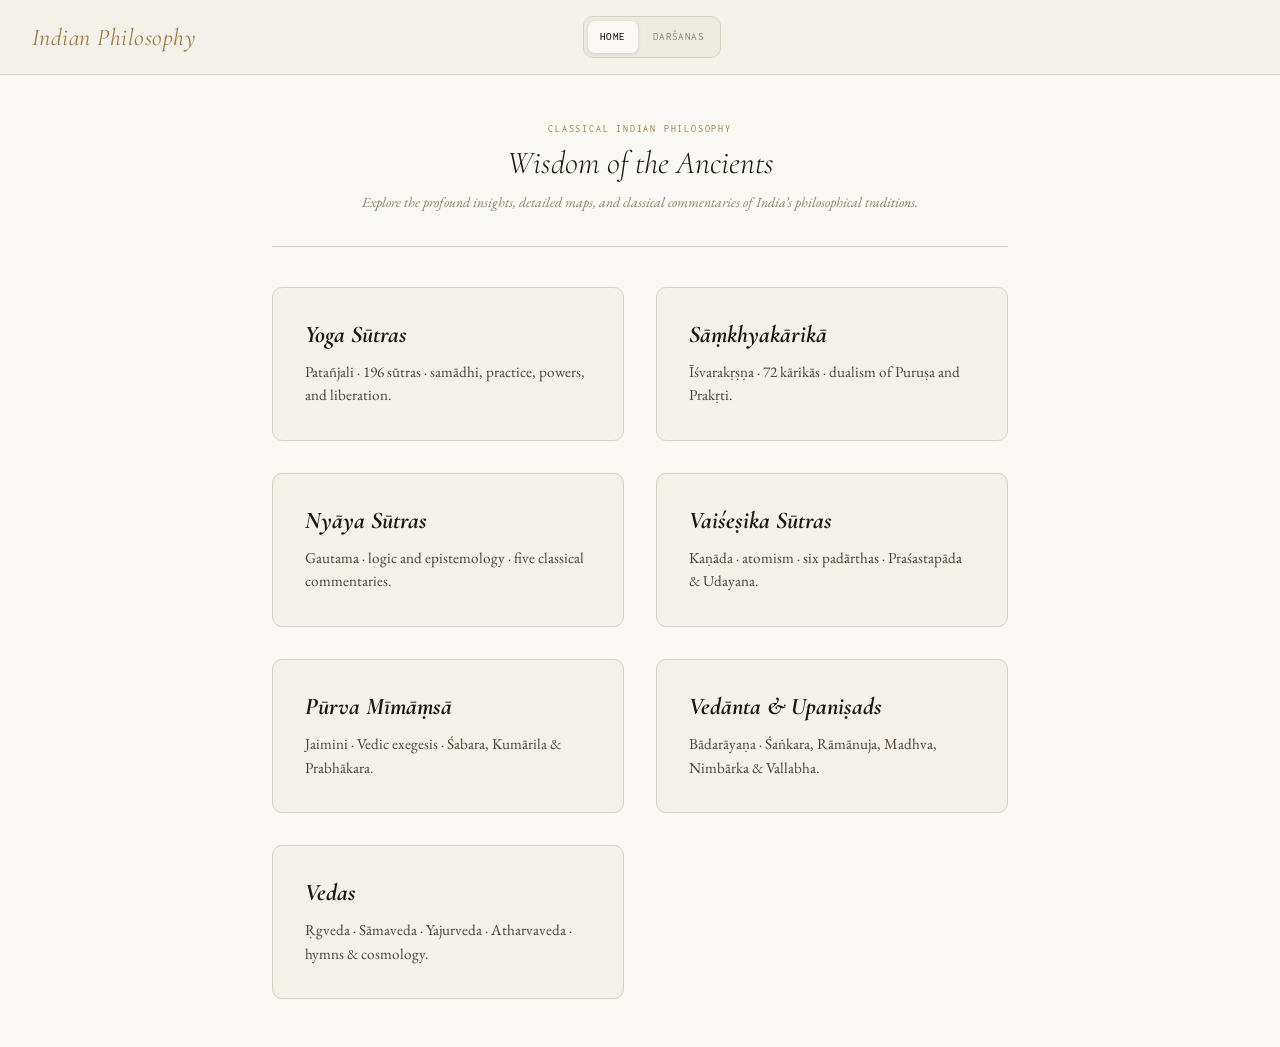
==== index.html @ c403aeba "Fix home cards navigating to correct Darśanas system Each card now calls openDarshana(system) which " ====
<!DOCTYPE html>
<html lang="en">
<head>
    <meta charset="UTF-8">
    <meta name="viewport" content="width=device-width, initial-scale=1.0">
    <title>Indian Philosophy Portal</title>
    <link rel="preconnect" href="https://fonts.googleapis.com">
    <link rel="preconnect" href="https://fonts.gstatic.com" crossorigin>
    <link href="https://fonts.googleapis.com/css2?family=EB+Garamond:ital,wght@0,400;0,500;0,600;1,400;1,500&family=Inconsolata:wght@400;500&family=Cormorant+Garamond:ital,wght@0,300;0,400;1,300;1,400&display=swap" rel="stylesheet">
    <link rel="stylesheet" href="assets/css/portal.css">
</head>
<body>

    <nav>
        <div class="logo">Indian Philosophy</div>
        <div class="tabs">
            <button class="tab-btn active" data-target="home-tab">Home</button>
            <button class="tab-btn" data-target="darshana-tab">Darśanas</button>
        </div>
        <div style="width: 140px;"></div> <!-- Spacer -->
    </nav>

    <main>
        <!-- Home Tab Content -->
        <div id="home-tab" class="tab-content active">
            <div class="hero">
                <div class="eyebrow">Classical Indian Philosophy</div>
                <h1>Wisdom of the Ancients</h1>
                <p>Explore the profound insights, detailed maps, and classical commentaries of India&#x2019;s philosophical traditions.</p>
            </div>
            
            <div class="cards">
                <div class="card" style="cursor:pointer" onclick="openDarshana('yoga')">
                    <h3>Yoga Sūtras</h3>
                    <p>Patañjali · 196 sūtras · samādhi, practice, powers, and liberation.</p>
                </div>
                <div class="card" style="cursor:pointer" onclick="openDarshana('samkhya')">
                    <h3>Sāṃkhyakārikā</h3>
                    <p>Īśvarakṛṣṇa · 72 kārikās · dualism of Puruṣa and Prakṛti.</p>
                </div>
                <div class="card" style="cursor:pointer" onclick="openDarshana('nyaya')">
                    <h3>Nyāya Sūtras</h3>
                    <p>Gautama · logic and epistemology · five classical commentaries.</p>
                </div>
                <div class="card" style="cursor:pointer" onclick="openDarshana('vaisheshika')">
                    <h3>Vaiśeṣika Sūtras</h3>
                    <p>Kaṇāda · atomism · six padārthas · Praśastapāda &amp; Udayana.</p>
                </div>
                <div class="card" style="cursor:pointer" onclick="openDarshana('mimamsa')">
                    <h3>Pūrva Mīmāṃsā</h3>
                    <p>Jaimini · Vedic exegesis · Śabara, Kumārila &amp; Prabhākara.</p>
                </div>
                <div class="card" style="cursor:pointer" onclick="openDarshana('vedanta')">
                    <h3>Vedānta &amp; Upaniṣads</h3>
                    <p>Bādarāyaṇa · Śaṅkara, Rāmānuja, Madhva, Nimbārka &amp; Vallabha.</p>
                </div>
                <div class="card" style="cursor:pointer" onclick="openDarshana('vedas')">
                    <h3>Vedas</h3>
                    <p>Ṛgveda · Sāmaveda · Yajurveda · Atharvaveda · hymns &amp; cosmology.</p>
                </div>
            </div>
        </div>

        <!-- Darshana Tab Content -->
        <div id="darshana-tab" class="tab-content">
            <iframe id="darshana-iframe" src="Temp/darshana_3.html" title="Ṣaḍdarśana — Six Orthodox Systems"></iframe>
        </div>


    </main>

    <script src="assets/js/portal.js"></script>
</body>
</html>
---- assets/css/portal.css ----
:root {
            --bg:            #FAF8F4;
            --bg-card:       #F4F1EB;
            --bg-panel:      #EDEAE2;
            --text-primary:  #1C1810;
            --text-secondary:#4A4235;
            --text-muted:    #8C7E6A;
            --border:        #D8D0C0;
            --border-light:  #E8E2D6;
            --gold:          #9A7B3C;
            --gold-light:    #C4A96B;
            --radius:        6px;
            --radius-lg:     10px;
            --font-body:     'EB Garamond', Georgia, serif;
            --font-display:  'Cormorant Garamond', Georgia, serif;
            --font-mono:     'Inconsolata', 'Courier New', monospace;
        }

        @media (prefers-color-scheme: dark) {
            :root {
                --bg:            #15120D;
                --bg-card:       #1E1A13;
                --bg-panel:      #252018;
                --text-primary:  #F0EBE0;
                --text-secondary:#BEB49E;
                --text-muted:    #7A6E58;
                --border:        #3A3328;
                --border-light:  #2E2820;
                --gold:          #C4A96B;
                --gold-light:    #9A7B3C;
            }
        }

        *, *::before, *::after {
            box-sizing: border-box;
            margin: 0;
            padding: 0;
        }

        body {
            font-family: var(--font-body);
            background: var(--bg);
            color: var(--text-primary);
            min-height: 100vh;
            display: flex;
            flex-direction: column;
        }

        /* Navigation */
        nav {
            background: var(--bg-card);
            border-bottom: 1px solid var(--border);
            padding: 1rem 2rem;
            display: flex;
            align-items: center;
            justify-content: space-between;
            position: sticky;
            top: 0;
            z-index: 100;
        }

        .logo {
            font-family: var(--font-display);
            font-size: 1.5rem;
            font-weight: 400;
            font-style: italic;
            color: var(--gold);
            letter-spacing: 0.02em;
        }

        .tabs {
            display: flex;
            gap: 3px;
            background: var(--bg-panel);
            padding: 4px;
            border-radius: var(--radius-lg);
            border: 1px solid var(--border);
        }

        .tab-btn {
            flex: 1;
            padding: 9px 12px;
            font-family: var(--font-mono);
            font-size: 11px;
            letter-spacing: 0.04em;
            text-transform: uppercase;
            border: none;
            background: transparent;
            color: var(--text-muted);
            cursor: pointer;
            border-radius: 7px;
            transition: all 0.18s ease;
            line-height: 1.3;
        }

        .tab-btn:hover {
            color: var(--text-secondary);
            background: var(--bg-card);
        }

        .tab-btn.active {
            background: var(--bg);
            color: var(--text-primary);
            font-weight: 500;
            box-shadow: 0 1px 4px rgba(0,0,0,0.12);
        }

        /* Content Area */
        main {
            flex: 1;
            display: flex;
            flex-direction: column;
            overflow: hidden;
            position: relative;
        }

        .tab-content {
            display: none;
            flex: 1;
            height: 100%;
            width: 100%;
            animation: fadeIn 0.4s ease-out;
        }

        .tab-content.active {
            display: flex;
            flex-direction: column;
        }

        /* Home Tab specific */
        #home-tab {
            padding: 3rem 2rem;
            max-width: 800px;
            margin: 0 auto;
            width: 100%;
        }

        .hero {
            text-align: center;
            margin-bottom: 2.5rem;
            padding-bottom: 2rem;
            border-bottom: 1px solid var(--border);
        }

        .hero .eyebrow {
            font-family: var(--font-mono);
            font-size: 10px;
            letter-spacing: 0.18em;
            text-transform: uppercase;
            color: var(--gold);
            margin-bottom: 10px;
        }

        .hero h1 {
            font-family: var(--font-display);
            font-size: 2rem;
            font-weight: 300;
            font-style: italic;
            margin-bottom: 0.5rem;
            color: var(--text-primary);
            line-height: 1.2;
        }

        .hero p {
            color: var(--text-muted);
            font-size: 0.875rem;
            font-style: italic;
            max-width: 560px;
            margin: 0 auto;
            line-height: 1.65;
        }

        .cards {
            display: grid;
            grid-template-columns: repeat(auto-fit, minmax(240px, 1fr));
            gap: 2rem;
        }

        .card {
            background: var(--bg-card);
            border: 1px solid var(--border);
            border-radius: var(--radius-lg);
            padding: 2rem;
            transition: transform 0.3s ease, border-color 0.15s;
        }

        .card:hover {
            transform: translateY(-2px);
            border-color: var(--gold);
        }

        .card h3 {
            font-family: var(--font-display);
            font-style: italic;
            font-size: 1.5rem;
            margin-bottom: 0.75rem;
            color: var(--text-primary);
        }

        .card p {
            color: var(--text-secondary);
            line-height: 1.55;
            font-size: 0.95rem;
        }

        iframe {
            width: 100%;
            height: 100%;
            border: none;
            flex: 1;
            background-color: transparent;
        }
        
        @keyframes fadeIn {
            from { opacity: 0; transform: translateY(10px); }
            to { opacity: 1; transform: translateY(0); }
        }
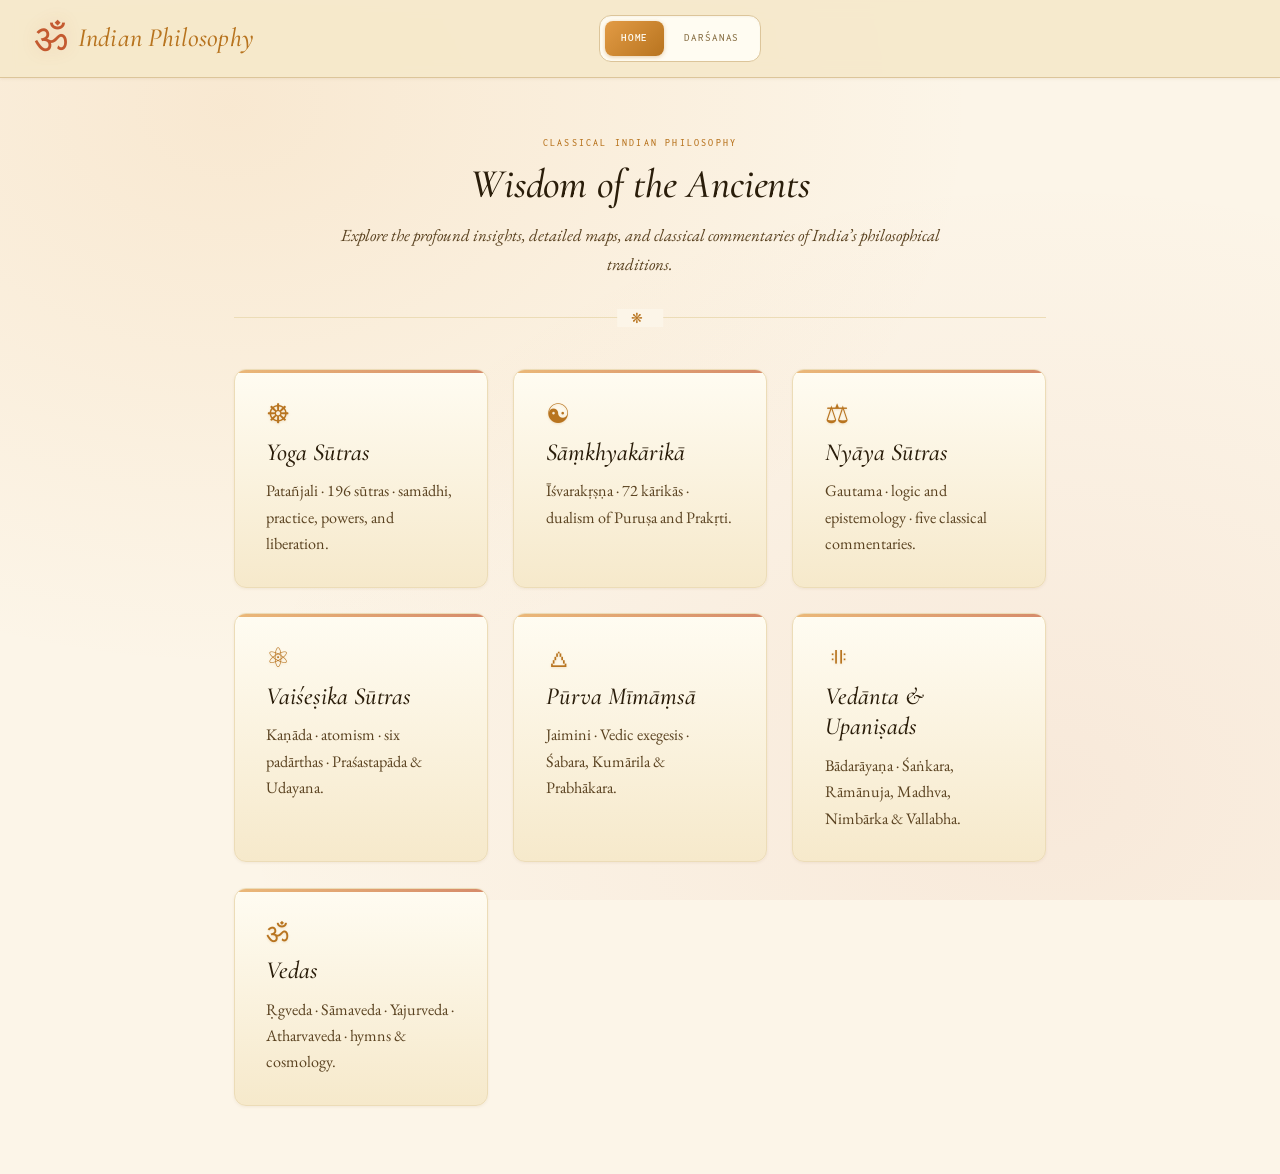
==== commit 5429ca63: "Refresh theme: warmer saffron palette, force light mode, yogic touches - Removes the auto dark-mode " ====
--- a/index.html
+++ b/index.html
@@ -30,31 +30,38 @@
             </div>
             
             <div class="cards">
-                <div class="card" style="cursor:pointer" onclick="openDarshana('yoga')">
+                <div class="card" data-sys="yoga" style="cursor:pointer" onclick="openDarshana('yoga')">
+                    <span class="card-glyph">☸</span>
                     <h3>Yoga Sūtras</h3>
                     <p>Patañjali · 196 sūtras · samādhi, practice, powers, and liberation.</p>
                 </div>
-                <div class="card" style="cursor:pointer" onclick="openDarshana('samkhya')">
+                <div class="card" data-sys="samkhya" style="cursor:pointer" onclick="openDarshana('samkhya')">
+                    <span class="card-glyph">☯</span>
                     <h3>Sāṃkhyakārikā</h3>
                     <p>Īśvarakṛṣṇa · 72 kārikās · dualism of Puruṣa and Prakṛti.</p>
                 </div>
-                <div class="card" style="cursor:pointer" onclick="openDarshana('nyaya')">
+                <div class="card" data-sys="nyaya" style="cursor:pointer" onclick="openDarshana('nyaya')">
+                    <span class="card-glyph">⚖</span>
                     <h3>Nyāya Sūtras</h3>
                     <p>Gautama · logic and epistemology · five classical commentaries.</p>
                 </div>
-                <div class="card" style="cursor:pointer" onclick="openDarshana('vaisheshika')">
+                <div class="card" data-sys="vaisheshika" style="cursor:pointer" onclick="openDarshana('vaisheshika')">
+                    <span class="card-glyph">⚛</span>
                     <h3>Vaiśeṣika Sūtras</h3>
                     <p>Kaṇāda · atomism · six padārthas · Praśastapāda &amp; Udayana.</p>
                 </div>
-                <div class="card" style="cursor:pointer" onclick="openDarshana('mimamsa')">
+                <div class="card" data-sys="mimamsa" style="cursor:pointer" onclick="openDarshana('mimamsa')">
+                    <span class="card-glyph">🜂</span>
                     <h3>Pūrva Mīmāṃsā</h3>
                     <p>Jaimini · Vedic exegesis · Śabara, Kumārila &amp; Prabhākara.</p>
                 </div>
-                <div class="card" style="cursor:pointer" onclick="openDarshana('vedanta')">
+                <div class="card" data-sys="vedanta" style="cursor:pointer" onclick="openDarshana('vedanta')">
+                    <span class="card-glyph">𑗉</span>
                     <h3>Vedānta &amp; Upaniṣads</h3>
                     <p>Bādarāyaṇa · Śaṅkara, Rāmānuja, Madhva, Nimbārka &amp; Vallabha.</p>
                 </div>
-                <div class="card" style="cursor:pointer" onclick="openDarshana('vedas')">
+                <div class="card" data-sys="vedas" style="cursor:pointer" onclick="openDarshana('vedas')">
+                    <span class="card-glyph">ॐ</span>
                     <h3>Vedas</h3>
                     <p>Ṛgveda · Sāmaveda · Yajurveda · Atharvaveda · hymns &amp; cosmology.</p>
                 </div>
--- a/assets/css/portal.css
+++ b/assets/css/portal.css
@@ -1,217 +1,278 @@
 :root {
-            --bg:            #FAF8F4;
-            --bg-card:       #F4F1EB;
-            --bg-panel:      #EDEAE2;
-            --text-primary:  #1C1810;
-            --text-secondary:#4A4235;
-            --text-muted:    #8C7E6A;
-            --border:        #D8D0C0;
-            --border-light:  #E8E2D6;
-            --gold:          #9A7B3C;
-            --gold-light:    #C4A96B;
-            --radius:        6px;
-            --radius-lg:     10px;
-            --font-body:     'EB Garamond', Georgia, serif;
-            --font-display:  'Cormorant Garamond', Georgia, serif;
-            --font-mono:     'Inconsolata', 'Courier New', monospace;
-        }
-
-        @media (prefers-color-scheme: dark) {
-            :root {
-                --bg:            #15120D;
-                --bg-card:       #1E1A13;
-                --bg-panel:      #252018;
-                --text-primary:  #F0EBE0;
-                --text-secondary:#BEB49E;
-                --text-muted:    #7A6E58;
-                --border:        #3A3328;
-                --border-light:  #2E2820;
-                --gold:          #C4A96B;
-                --gold-light:    #9A7B3C;
-            }
-        }
-
-        *, *::before, *::after {
-            box-sizing: border-box;
-            margin: 0;
-            padding: 0;
-        }
-
-        body {
-            font-family: var(--font-body);
-            background: var(--bg);
-            color: var(--text-primary);
-            min-height: 100vh;
-            display: flex;
-            flex-direction: column;
-        }
-
-        /* Navigation */
-        nav {
-            background: var(--bg-card);
-            border-bottom: 1px solid var(--border);
-            padding: 1rem 2rem;
-            display: flex;
-            align-items: center;
-            justify-content: space-between;
-            position: sticky;
-            top: 0;
-            z-index: 100;
-        }
-
-        .logo {
-            font-family: var(--font-display);
-            font-size: 1.5rem;
-            font-weight: 400;
-            font-style: italic;
-            color: var(--gold);
-            letter-spacing: 0.02em;
-        }
-
-        .tabs {
-            display: flex;
-            gap: 3px;
-            background: var(--bg-panel);
-            padding: 4px;
-            border-radius: var(--radius-lg);
-            border: 1px solid var(--border);
-        }
-
-        .tab-btn {
-            flex: 1;
-            padding: 9px 12px;
-            font-family: var(--font-mono);
-            font-size: 11px;
-            letter-spacing: 0.04em;
-            text-transform: uppercase;
-            border: none;
-            background: transparent;
-            color: var(--text-muted);
-            cursor: pointer;
-            border-radius: 7px;
-            transition: all 0.18s ease;
-            line-height: 1.3;
-        }
-
-        .tab-btn:hover {
-            color: var(--text-secondary);
-            background: var(--bg-card);
-        }
-
-        .tab-btn.active {
-            background: var(--bg);
-            color: var(--text-primary);
-            font-weight: 500;
-            box-shadow: 0 1px 4px rgba(0,0,0,0.12);
-        }
-
-        /* Content Area */
-        main {
-            flex: 1;
-            display: flex;
-            flex-direction: column;
-            overflow: hidden;
-            position: relative;
-        }
-
-        .tab-content {
-            display: none;
-            flex: 1;
-            height: 100%;
-            width: 100%;
-            animation: fadeIn 0.4s ease-out;
-        }
-
-        .tab-content.active {
-            display: flex;
-            flex-direction: column;
-        }
-
-        /* Home Tab specific */
-        #home-tab {
-            padding: 3rem 2rem;
-            max-width: 800px;
-            margin: 0 auto;
-            width: 100%;
-        }
-
-        .hero {
-            text-align: center;
-            margin-bottom: 2.5rem;
-            padding-bottom: 2rem;
-            border-bottom: 1px solid var(--border);
-        }
-
-        .hero .eyebrow {
-            font-family: var(--font-mono);
-            font-size: 10px;
-            letter-spacing: 0.18em;
-            text-transform: uppercase;
-            color: var(--gold);
-            margin-bottom: 10px;
-        }
-
-        .hero h1 {
-            font-family: var(--font-display);
-            font-size: 2rem;
-            font-weight: 300;
-            font-style: italic;
-            margin-bottom: 0.5rem;
-            color: var(--text-primary);
-            line-height: 1.2;
-        }
-
-        .hero p {
-            color: var(--text-muted);
-            font-size: 0.875rem;
-            font-style: italic;
-            max-width: 560px;
-            margin: 0 auto;
-            line-height: 1.65;
-        }
-
-        .cards {
-            display: grid;
-            grid-template-columns: repeat(auto-fit, minmax(240px, 1fr));
-            gap: 2rem;
-        }
-
-        .card {
-            background: var(--bg-card);
-            border: 1px solid var(--border);
-            border-radius: var(--radius-lg);
-            padding: 2rem;
-            transition: transform 0.3s ease, border-color 0.15s;
-        }
-
-        .card:hover {
-            transform: translateY(-2px);
-            border-color: var(--gold);
-        }
-
-        .card h3 {
-            font-family: var(--font-display);
-            font-style: italic;
-            font-size: 1.5rem;
-            margin-bottom: 0.75rem;
-            color: var(--text-primary);
-        }
-
-        .card p {
-            color: var(--text-secondary);
-            line-height: 1.55;
-            font-size: 0.95rem;
-        }
-
-        iframe {
-            width: 100%;
-            height: 100%;
-            border: none;
-            flex: 1;
-            background-color: transparent;
-        }
-        
-        @keyframes fadeIn {
-            from { opacity: 0; transform: translateY(10px); }
-            to { opacity: 1; transform: translateY(0); }
-        }
+  color-scheme: light;
+  /* Warm parchment / saffron palette — yogic, sunlit */
+  --bg:            #FCF5E8;
+  --bg-card:       #F6E9CB;
+  --bg-panel:      #EFDDB2;
+  --bg-deep:       #FFFCF2;
+  --text-primary:  #2A1D0A;
+  --text-secondary:#5A4220;
+  --text-muted:    #8B7349;
+  --border:        #DCC59A;
+  --border-light:  #ECDCB7;
+  --gold:          #B8741F;     /* deep saffron */
+  --gold-light:    #E29B45;     /* warm marigold */
+  --rose:          #C45A30;     /* sunset terracotta */
+  --shadow-sm:     0 1px 3px rgba(120, 80, 30, .08);
+  --shadow:        0 2px 8px rgba(120, 80, 30, .10), 0 1px 3px rgba(120, 80, 30, .06);
+  --shadow-lg:     0 4px 16px rgba(120, 80, 30, .12), 0 12px 32px rgba(120, 80, 30, .08);
+  --radius:        7px;
+  --radius-lg:     12px;
+  --font-body:     'EB Garamond', Georgia, 'Times New Roman', serif;
+  --font-display:  'Cormorant Garamond', Georgia, serif;
+  --font-mono:     'Inconsolata', 'Courier New', monospace;
+}
+
+*, *::before, *::after {
+  box-sizing: border-box;
+  margin: 0;
+  padding: 0;
+}
+
+html { font-size: 17px; -webkit-text-size-adjust: 100%; }
+
+body {
+  font-family: var(--font-body);
+  background: var(--bg);
+  background-image:
+    radial-gradient(at 18% 12%, rgba(226, 155, 69, .14) 0%, transparent 50%),
+    radial-gradient(at 82% 88%, rgba(196, 90, 48, .08) 0%, transparent 55%);
+  background-attachment: fixed;
+  color: var(--text-primary);
+  min-height: 100vh;
+  display: flex;
+  flex-direction: column;
+  font-feature-settings: "liga" 1, "kern" 1;
+  text-rendering: optimizeLegibility;
+  -webkit-font-smoothing: antialiased;
+}
+
+/* ── Navigation ─────────────────────────────────── */
+nav {
+  background: rgba(246, 233, 203, 0.92);
+  backdrop-filter: saturate(140%) blur(8px);
+  -webkit-backdrop-filter: saturate(140%) blur(8px);
+  border-bottom: 1px solid var(--border);
+  padding: 0.9rem 2rem;
+  display: flex;
+  align-items: center;
+  justify-content: space-between;
+  position: sticky;
+  top: 0;
+  z-index: 100;
+  box-shadow: var(--shadow-sm);
+}
+
+.logo {
+  font-family: var(--font-display);
+  font-size: 1.55rem;
+  font-weight: 500;
+  font-style: italic;
+  color: var(--gold);
+  letter-spacing: 0.01em;
+  display: inline-flex;
+  align-items: center;
+  gap: 0.55rem;
+}
+
+.logo::before {
+  content: "ॐ";
+  font-style: normal;
+  font-weight: 400;
+  font-size: 1.5em;
+  line-height: 1;
+  color: var(--rose);
+  text-shadow: 0 0 18px rgba(196, 90, 48, 0.18);
+}
+
+.tabs {
+  display: flex;
+  gap: 4px;
+  background: var(--bg-deep);
+  padding: 5px;
+  border-radius: var(--radius-lg);
+  border: 1px solid var(--border);
+  box-shadow: inset 0 1px 2px rgba(120, 80, 30, .05);
+}
+
+.tab-btn {
+  flex: 1;
+  padding: 10px 16px;
+  font-family: var(--font-mono);
+  font-size: 11px;
+  letter-spacing: 0.08em;
+  text-transform: uppercase;
+  border: none;
+  background: transparent;
+  color: var(--text-muted);
+  cursor: pointer;
+  border-radius: 8px;
+  transition: all 0.18s ease;
+  line-height: 1.3;
+  font-weight: 500;
+}
+
+.tab-btn:hover {
+  color: var(--text-secondary);
+  background: var(--bg-card);
+}
+
+.tab-btn.active {
+  background: linear-gradient(135deg, var(--gold-light), var(--gold));
+  color: #FFFCF2;
+  font-weight: 600;
+  box-shadow: 0 1px 4px rgba(184, 116, 31, 0.35);
+}
+
+/* ── Content area ───────────────────────────────── */
+main {
+  flex: 1;
+  display: flex;
+  flex-direction: column;
+  overflow: hidden;
+  position: relative;
+}
+
+.tab-content {
+  display: none;
+  flex: 1;
+  height: 100%;
+  width: 100%;
+  animation: fadeIn 0.4s ease-out;
+}
+
+.tab-content.active {
+  display: flex;
+  flex-direction: column;
+}
+
+/* ── Home Tab ───────────────────────────────────── */
+#home-tab {
+  padding: 3.5rem 2rem 4rem;
+  max-width: 880px;
+  margin: 0 auto;
+  width: 100%;
+}
+
+.hero {
+  text-align: center;
+  margin-bottom: 3rem;
+  padding-bottom: 2.25rem;
+  border-bottom: 1px solid var(--border-light);
+  position: relative;
+}
+
+.hero::after {
+  content: "❋";
+  position: absolute;
+  bottom: -0.6rem;
+  left: 50%;
+  transform: translateX(-50%);
+  background: var(--bg);
+  color: var(--gold);
+  padding: 0 14px;
+  font-size: 14px;
+  letter-spacing: 0.4em;
+}
+
+.hero .eyebrow {
+  font-family: var(--font-mono);
+  font-size: 10px;
+  letter-spacing: 0.22em;
+  text-transform: uppercase;
+  color: var(--gold);
+  margin-bottom: 12px;
+  font-weight: 500;
+}
+
+.hero h1 {
+  font-family: var(--font-display);
+  font-size: 2.4rem;
+  font-weight: 500;
+  font-style: italic;
+  margin-bottom: 0.75rem;
+  color: var(--text-primary);
+  line-height: 1.18;
+  letter-spacing: -0.005em;
+}
+
+.hero p {
+  color: var(--text-secondary);
+  font-size: 1rem;
+  font-style: italic;
+  max-width: 600px;
+  margin: 0 auto;
+  line-height: 1.7;
+}
+
+.cards {
+  display: grid;
+  grid-template-columns: repeat(auto-fit, minmax(250px, 1fr));
+  gap: 1.5rem;
+}
+
+.card {
+  background: linear-gradient(180deg, var(--bg-deep) 0%, var(--bg-card) 100%);
+  border: 1px solid var(--border-light);
+  border-radius: var(--radius-lg);
+  padding: 1.75rem 1.85rem;
+  transition: transform 0.25s ease, border-color 0.18s, box-shadow 0.25s ease;
+  box-shadow: var(--shadow-sm);
+  position: relative;
+  overflow: hidden;
+}
+
+.card::before {
+  content: "";
+  position: absolute;
+  top: 0;
+  left: 0;
+  right: 0;
+  height: 3px;
+  background: linear-gradient(90deg, var(--gold-light), var(--rose));
+  opacity: 0.7;
+}
+
+.card:hover {
+  transform: translateY(-3px);
+  border-color: var(--gold-light);
+  box-shadow: var(--shadow-lg);
+}
+
+.card-glyph {
+  display: inline-block;
+  font-size: 1.6rem;
+  color: var(--gold);
+  margin-bottom: 0.55rem;
+  line-height: 1;
+  filter: drop-shadow(0 1px 1px rgba(184, 116, 31, 0.18));
+}
+
+.card h3 {
+  font-family: var(--font-display);
+  font-style: italic;
+  font-size: 1.45rem;
+  font-weight: 500;
+  margin-bottom: 0.65rem;
+  color: var(--text-primary);
+  line-height: 1.25;
+}
+
+.card p {
+  color: var(--text-secondary);
+  line-height: 1.62;
+  font-size: 0.95rem;
+}
+
+iframe {
+  width: 100%;
+  height: 100%;
+  border: none;
+  flex: 1;
+  background-color: transparent;
+}
+
+@keyframes fadeIn {
+  from { opacity: 0; transform: translateY(10px); }
+  to { opacity: 1; transform: translateY(0); }
+}
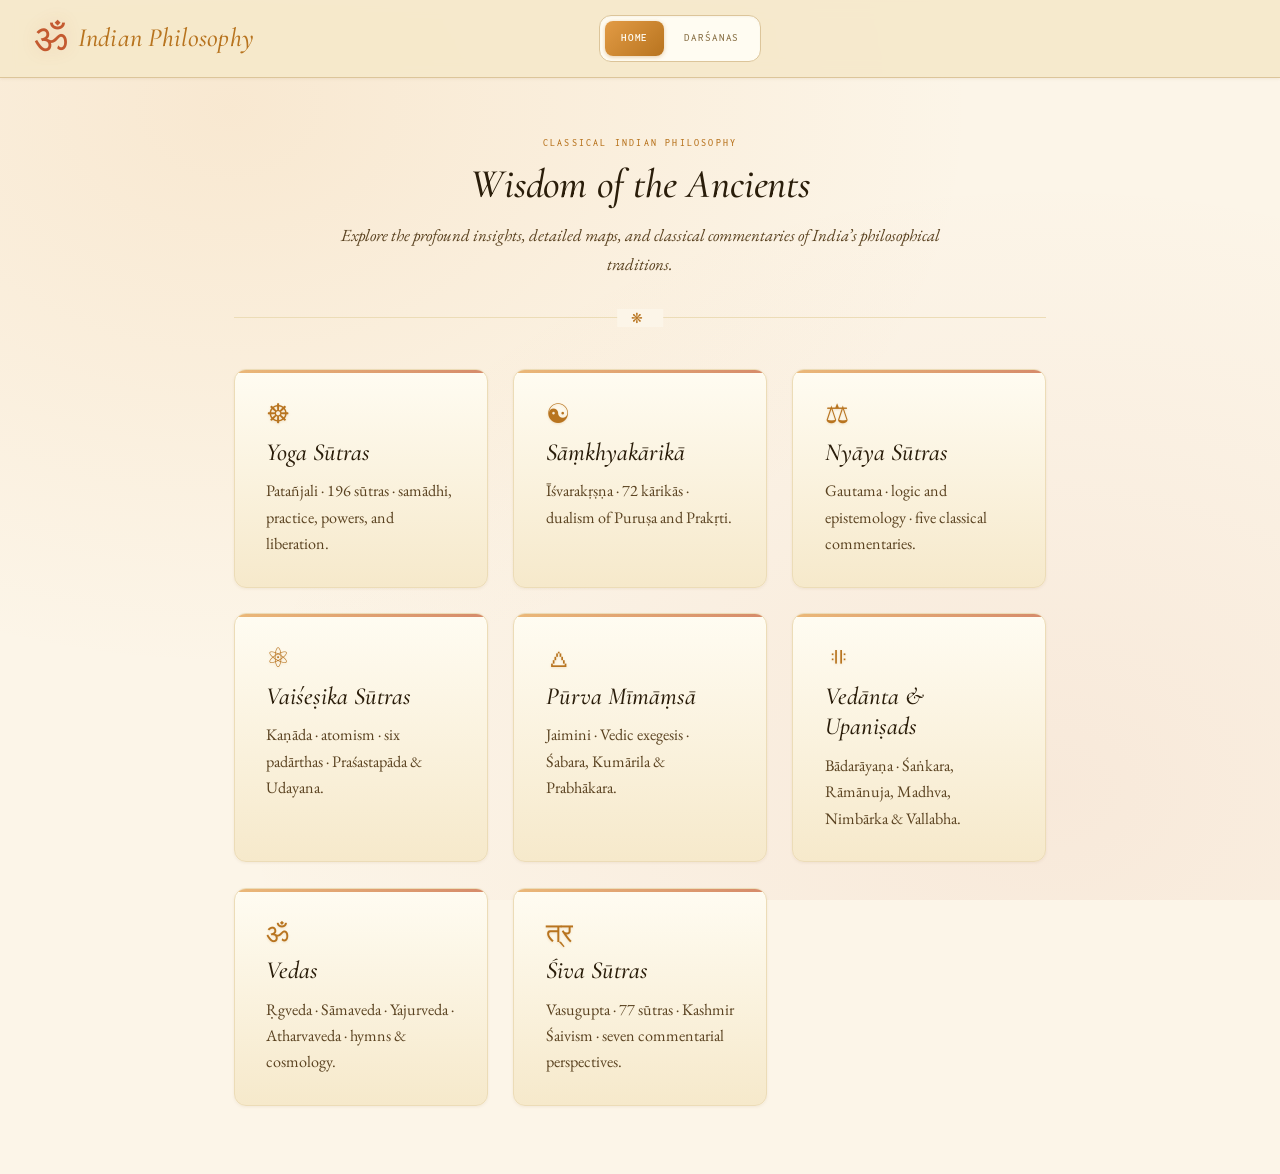
==== commit a7e9c2e8: "Add Śiva Sūtras tab with Map and Sutra views 77 sūtras of Vasugupta across Śāmbhavopāya, Śāktopāya, " ====
--- a/index.html
+++ b/index.html
@@ -65,12 +65,17 @@
                     <h3>Vedas</h3>
                     <p>Ṛgveda · Sāmaveda · Yajurveda · Atharvaveda · hymns &amp; cosmology.</p>
                 </div>
+                <div class="card" data-sys="shiva" style="cursor:pointer" onclick="openDarshana('shiva')">
+                    <span class="card-glyph">त्र</span>
+                    <h3>Śiva Sūtras</h3>
+                    <p>Vasugupta · 77 sūtras · Kashmir Śaivism · seven commentarial perspectives.</p>
+                </div>
             </div>
         </div>
 
         <!-- Darshana Tab Content -->
         <div id="darshana-tab" class="tab-content">
-            <iframe id="darshana-iframe" src="Temp/darshana_3.html" title="Ṣaḍdarśana — Six Orthodox Systems"></iframe>
+            <iframe id="darshana-iframe" src="Temp/darshana_3.html?v=20260515" title="Ṣaḍdarśana — Six Orthodox Systems"></iframe>
         </div>
 
 
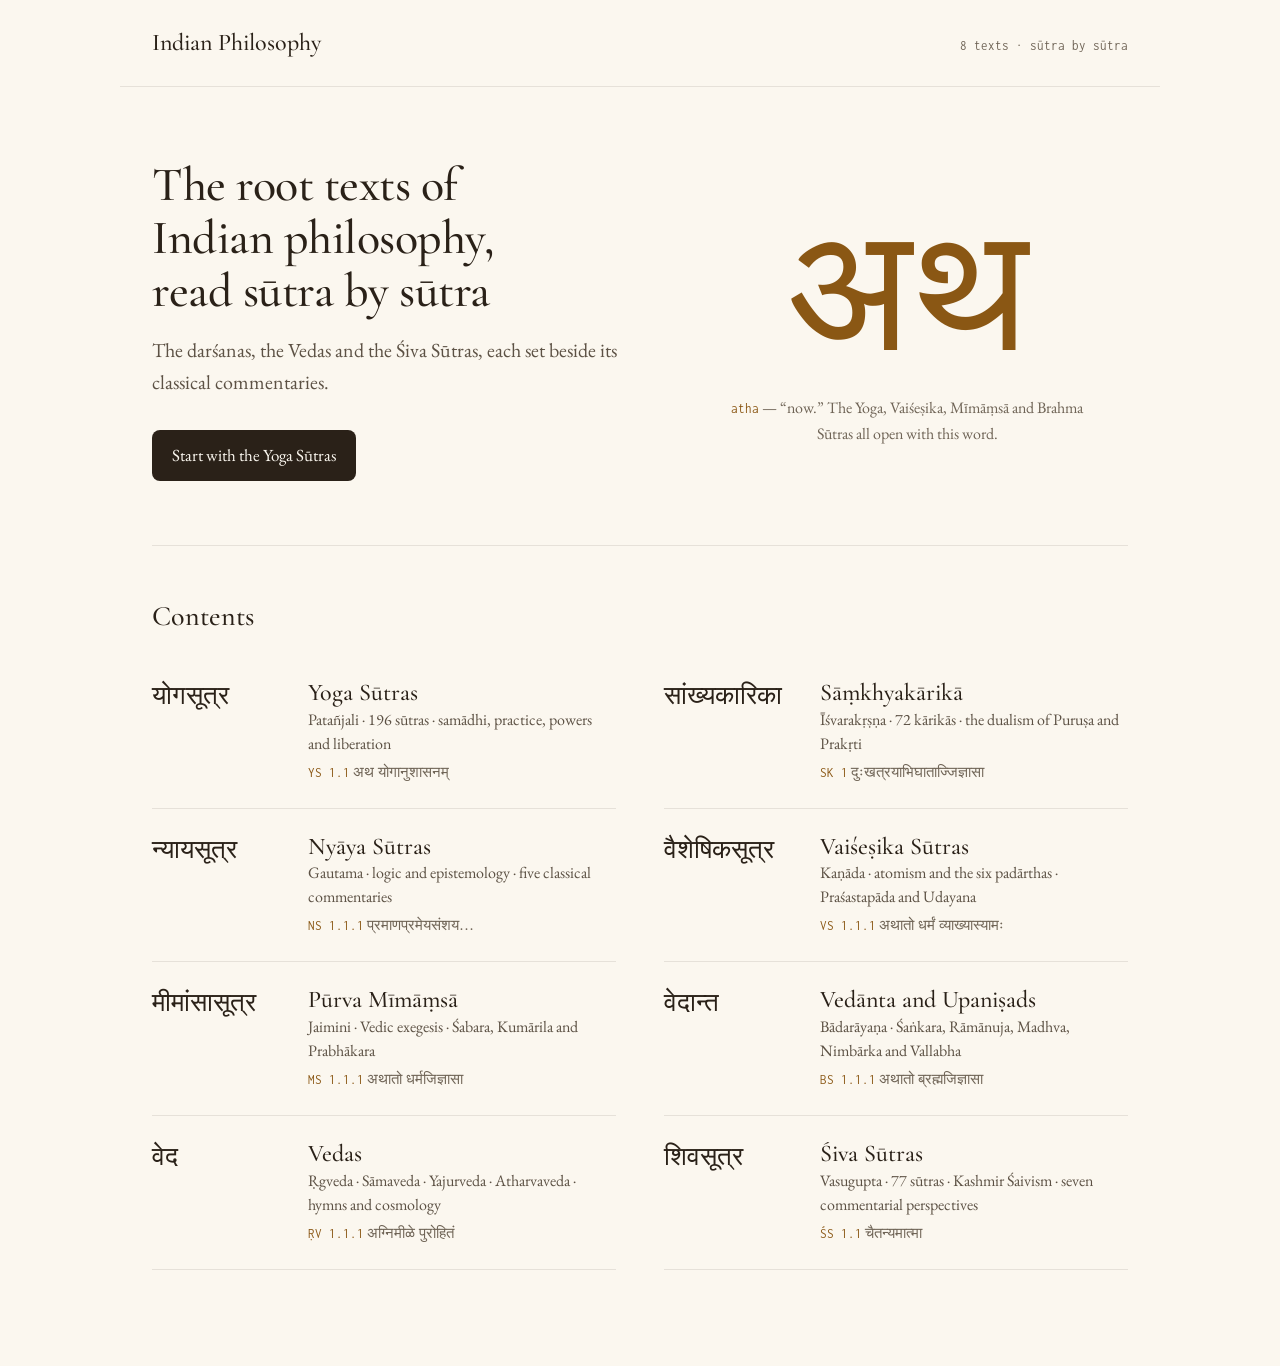
==== commit 89e49aa1: "Redesign home as a contents page; add Sāṃkhya–Yoga–Śruti concordance notes - index.html: plain links" ====
--- a/index.html
+++ b/index.html
@@ -3,84 +3,89 @@
 <head>
     <meta charset="UTF-8">
     <meta name="viewport" content="width=device-width, initial-scale=1.0">
-    <title>Indian Philosophy Portal</title>
+    <title>Indian Philosophy</title>
+    <meta name="description" content="Root texts of the darśanas, the Vedas and the Śiva Sūtras, read sūtra by sūtra with their classical commentaries.">
     <link rel="preconnect" href="https://fonts.googleapis.com">
     <link rel="preconnect" href="https://fonts.gstatic.com" crossorigin>
-    <link href="https://fonts.googleapis.com/css2?family=EB+Garamond:ital,wght@0,400;0,500;0,600;1,400;1,500&family=Inconsolata:wght@400;500&family=Cormorant+Garamond:ital,wght@0,300;0,400;1,300;1,400&display=swap" rel="stylesheet">
-    <link rel="stylesheet" href="assets/css/portal.css">
+    <link href="https://fonts.googleapis.com/css2?family=EB+Garamond:wght@400;500&family=Cormorant+Garamond:wght@500&family=Inconsolata:wght@400;500&display=swap" rel="stylesheet">
+    <link rel="stylesheet" href="assets/css/portal.css?v=20261121">
+    <!-- Warm the cache for the reader while the visitor reads the contents -->
+    <link rel="prefetch" href="Temp/darshana_3.html?v=20261121">
 </head>
 <body>
 
-    <nav>
-        <div class="logo">Indian Philosophy</div>
-        <div class="tabs">
-            <button class="tab-btn active" data-target="home-tab">Home</button>
-            <button class="tab-btn" data-target="darshana-tab">Darśanas</button>
-        </div>
-        <div style="width: 140px;"></div> <!-- Spacer -->
-    </nav>
+    <header class="bar">
+        <a class="logo" href="./">Indian Philosophy</a>
+        <span class="bar-meta">8 texts · sūtra by sūtra</span>
+    </header>
 
     <main>
-        <!-- Home Tab Content -->
-        <div id="home-tab" class="tab-content active">
-            <div class="hero">
-                <div class="eyebrow">Classical Indian Philosophy</div>
-                <h1>Wisdom of the Ancients</h1>
-                <p>Explore the profound insights, detailed maps, and classical commentaries of India&#x2019;s philosophical traditions.</p>
+        <section class="hero">
+            <div class="hero-text">
+                <h1>The root texts of Indian philosophy, read sūtra by sūtra</h1>
+                <p>The darśanas, the Vedas and the Śiva Sūtras, each set beside its classical commentaries.</p>
+                <a class="primary" href="Temp/darshana_3.html?v=20261121#yoga">Start with the Yoga Sūtras</a>
             </div>
-            
-            <div class="cards">
-                <div class="card" data-sys="yoga" style="cursor:pointer" onclick="openDarshana('yoga')">
-                    <span class="card-glyph">☸</span>
-                    <h3>Yoga Sūtras</h3>
-                    <p>Patañjali · 196 sūtras · samādhi, practice, powers, and liberation.</p>
-                </div>
-                <div class="card" data-sys="samkhya" style="cursor:pointer" onclick="openDarshana('samkhya')">
-                    <span class="card-glyph">☯</span>
-                    <h3>Sāṃkhyakārikā</h3>
-                    <p>Īśvarakṛṣṇa · 72 kārikās · dualism of Puruṣa and Prakṛti.</p>
-                </div>
-                <div class="card" data-sys="nyaya" style="cursor:pointer" onclick="openDarshana('nyaya')">
-                    <span class="card-glyph">⚖</span>
-                    <h3>Nyāya Sūtras</h3>
-                    <p>Gautama · logic and epistemology · five classical commentaries.</p>
-                </div>
-                <div class="card" data-sys="vaisheshika" style="cursor:pointer" onclick="openDarshana('vaisheshika')">
-                    <span class="card-glyph">⚛</span>
-                    <h3>Vaiśeṣika Sūtras</h3>
-                    <p>Kaṇāda · atomism · six padārthas · Praśastapāda &amp; Udayana.</p>
-                </div>
-                <div class="card" data-sys="mimamsa" style="cursor:pointer" onclick="openDarshana('mimamsa')">
-                    <span class="card-glyph">🜂</span>
-                    <h3>Pūrva Mīmāṃsā</h3>
-                    <p>Jaimini · Vedic exegesis · Śabara, Kumārila &amp; Prabhākara.</p>
-                </div>
-                <div class="card" data-sys="vedanta" style="cursor:pointer" onclick="openDarshana('vedanta')">
-                    <span class="card-glyph">𑗉</span>
-                    <h3>Vedānta &amp; Upaniṣads</h3>
-                    <p>Bādarāyaṇa · Śaṅkara, Rāmānuja, Madhva, Nimbārka &amp; Vallabha.</p>
-                </div>
-                <div class="card" data-sys="vedas" style="cursor:pointer" onclick="openDarshana('vedas')">
-                    <span class="card-glyph">ॐ</span>
-                    <h3>Vedas</h3>
-                    <p>Ṛgveda · Sāmaveda · Yajurveda · Atharvaveda · hymns &amp; cosmology.</p>
-                </div>
-                <div class="card" data-sys="shiva" style="cursor:pointer" onclick="openDarshana('shiva')">
-                    <span class="card-glyph">त्र</span>
-                    <h3>Śiva Sūtras</h3>
-                    <p>Vasugupta · 77 sūtras · Kashmir Śaivism · seven commentarial perspectives.</p>
-                </div>
-            </div>
-        </div>
+            <figure class="incipit" aria-label="atha, the word that opens four of these texts">
+                <span class="incipit-word" lang="sa">अथ</span>
+                <figcaption><span class="ref">atha</span> — “now.” The Yoga, Vaiśeṣika, Mīmāṃsā and Brahma Sūtras all open with this word.</figcaption>
+            </figure>
+        </section>
 
-        <!-- Darshana Tab Content -->
-        <div id="darshana-tab" class="tab-content">
-            <iframe id="darshana-iframe" src="Temp/darshana_3.html?v=20260515" title="Ṣaḍdarśana — Six Orthodox Systems"></iframe>
-        </div>
-
-
+        <section class="contents" aria-labelledby="contents-title">
+            <h2 id="contents-title">Contents</h2>
+            <ol>
+                <li><a href="Temp/darshana_3.html?v=20261121#yoga">
+                    <span class="deva" lang="sa">योगसूत्र</span>
+                    <span class="name">Yoga Sūtras</span>
+                    <span class="by">Patañjali · 196 sūtras · samādhi, practice, powers and liberation</span>
+                    <span class="first"><span class="ref">YS 1.1</span> <span lang="sa">अथ योगानुशासनम्</span></span>
+                </a></li>
+                <li><a href="Temp/darshana_3.html?v=20261121#samkhya">
+                    <span class="deva" lang="sa">सांख्यकारिका</span>
+                    <span class="name">Sāṃkhyakārikā</span>
+                    <span class="by">Īśvarakṛṣṇa · 72 kārikās · the dualism of Puruṣa and Prakṛti</span>
+                    <span class="first"><span class="ref">SK 1</span> <span lang="sa">दुःखत्रयाभिघाताज्जिज्ञासा</span></span>
+                </a></li>
+                <li><a href="Temp/darshana_3.html?v=20261121#nyaya">
+                    <span class="deva" lang="sa">न्यायसूत्र</span>
+                    <span class="name">Nyāya Sūtras</span>
+                    <span class="by">Gautama · logic and epistemology · five classical commentaries</span>
+                    <span class="first"><span class="ref">NS 1.1.1</span> <span lang="sa">प्रमाणप्रमेयसंशय…</span></span>
+                </a></li>
+                <li><a href="Temp/darshana_3.html?v=20261121#vaisheshika">
+                    <span class="deva" lang="sa">वैशेषिकसूत्र</span>
+                    <span class="name">Vaiśeṣika Sūtras</span>
+                    <span class="by">Kaṇāda · atomism and the six padārthas · Praśastapāda and Udayana</span>
+                    <span class="first"><span class="ref">VS 1.1.1</span> <span lang="sa">अथातो धर्मं व्याख्यास्यामः</span></span>
+                </a></li>
+                <li><a href="Temp/darshana_3.html?v=20261121#mimamsa">
+                    <span class="deva" lang="sa">मीमांसासूत्र</span>
+                    <span class="name">Pūrva Mīmāṃsā</span>
+                    <span class="by">Jaimini · Vedic exegesis · Śabara, Kumārila and Prabhākara</span>
+                    <span class="first"><span class="ref">MS 1.1.1</span> <span lang="sa">अथातो धर्मजिज्ञासा</span></span>
+                </a></li>
+                <li><a href="Temp/darshana_3.html?v=20261121#vedanta">
+                    <span class="deva" lang="sa">वेदान्त</span>
+                    <span class="name">Vedānta and Upaniṣads</span>
+                    <span class="by">Bādarāyaṇa · Śaṅkara, Rāmānuja, Madhva, Nimbārka and Vallabha</span>
+                    <span class="first"><span class="ref">BS 1.1.1</span> <span lang="sa">अथातो ब्रह्मजिज्ञासा</span></span>
+                </a></li>
+                <li><a href="Temp/darshana_3.html?v=20261121#vedas">
+                    <span class="deva" lang="sa">वेद</span>
+                    <span class="name">Vedas</span>
+                    <span class="by">Ṛgveda · Sāmaveda · Yajurveda · Atharvaveda · hymns and cosmology</span>
+                    <span class="first"><span class="ref">ṚV 1.1.1</span> <span lang="sa">अग्निमीळे पुरोहितं</span></span>
+                </a></li>
+                <li><a href="Temp/darshana_3.html?v=20261121#shiva">
+                    <span class="deva" lang="sa">शिवसूत्र</span>
+                    <span class="name">Śiva Sūtras</span>
+                    <span class="by">Vasugupta · 77 sūtras · Kashmir Śaivism · seven commentarial perspectives</span>
+                    <span class="first"><span class="ref">ŚS 1.1</span> <span lang="sa">चैतन्यमात्मा</span></span>
+                </a></li>
+            </ol>
+        </section>
     </main>
 
-    <script src="assets/js/portal.js"></script>
 </body>
 </html>
--- a/assets/css/portal.css
+++ b/assets/css/portal.css
@@ -1,278 +1,147 @@
+/* Portal home: a contents page of a printed edition. One accent (saffron ink), quiet paper. */
 :root {
   color-scheme: light;
-  /* Warm parchment / saffron palette — yogic, sunlit */
-  --bg:            #FCF5E8;
-  --bg-card:       #F6E9CB;
-  --bg-panel:      #EFDDB2;
-  --bg-deep:       #FFFCF2;
-  --text-primary:  #2A1D0A;
-  --text-secondary:#5A4220;
-  --text-muted:    #8B7349;
-  --border:        #DCC59A;
-  --border-light:  #ECDCB7;
-  --gold:          #B8741F;     /* deep saffron */
-  --gold-light:    #E29B45;     /* warm marigold */
-  --rose:          #C45A30;     /* sunset terracotta */
-  --shadow-sm:     0 1px 3px rgba(120, 80, 30, .08);
-  --shadow:        0 2px 8px rgba(120, 80, 30, .10), 0 1px 3px rgba(120, 80, 30, .06);
-  --shadow-lg:     0 4px 16px rgba(120, 80, 30, .12), 0 12px 32px rgba(120, 80, 30, .08);
-  --radius:        7px;
-  --radius-lg:     12px;
-  --font-body:     'EB Garamond', Georgia, 'Times New Roman', serif;
-  --font-display:  'Cormorant Garamond', Georgia, serif;
-  --font-mono:     'Inconsolata', 'Courier New', monospace;
+  --bg:        #FBF7EF;
+  --surface:   #F5EEE0;
+  --text:      #2A2118;
+  --text-2:    #5C5144;
+  --muted:     #6F6456;   /* 5:1 on --bg */
+  --line:      rgba(42, 33, 24, .10);
+  --accent:    #8A5714;   /* brand gold darkened to 5:1 on --bg */
+  --font-body:    'EB Garamond', Georgia, 'Times New Roman', serif;
+  --font-display: 'Cormorant Garamond', Georgia, serif;
+  --font-mono:    'Inconsolata', ui-monospace, 'Courier New', monospace;
+  --font-deva:    'Kohinoor Devanagari', 'Noto Serif Devanagari', 'Nirmala UI', 'Mangal', serif;
+  --ease: cubic-bezier(.2, .7, .2, 1);
 }
 
-*, *::before, *::after {
-  box-sizing: border-box;
-  margin: 0;
-  padding: 0;
-}
+*, *::before, *::after { box-sizing: border-box; margin: 0; padding: 0; }
 
 html { font-size: 17px; -webkit-text-size-adjust: 100%; }
 
 body {
   font-family: var(--font-body);
   background: var(--bg);
-  background-image:
-    radial-gradient(at 18% 12%, rgba(226, 155, 69, .14) 0%, transparent 50%),
-    radial-gradient(at 82% 88%, rgba(196, 90, 48, .08) 0%, transparent 55%);
-  background-attachment: fixed;
-  color: var(--text-primary);
-  min-height: 100vh;
-  display: flex;
-  flex-direction: column;
-  font-feature-settings: "liga" 1, "kern" 1;
-  text-rendering: optimizeLegibility;
+  color: var(--text);
+  line-height: 1.6;
   -webkit-font-smoothing: antialiased;
 }
 
-/* ── Navigation ─────────────────────────────────── */
-nav {
-  background: rgba(246, 233, 203, 0.92);
-  backdrop-filter: saturate(140%) blur(8px);
-  -webkit-backdrop-filter: saturate(140%) blur(8px);
-  border-bottom: 1px solid var(--border);
-  padding: 0.9rem 2rem;
-  display: flex;
-  align-items: center;
-  justify-content: space-between;
-  position: sticky;
-  top: 0;
-  z-index: 100;
-  box-shadow: var(--shadow-sm);
+[lang="sa"] { font-family: var(--font-deva); }
+
+a { color: inherit; text-decoration: none; }
+a:focus-visible { outline: 2px solid var(--accent); outline-offset: 4px; border-radius: 4px; }
+
+.ref {
+  font-family: var(--font-mono);
+  font-size: 13px;
+  color: var(--accent);
+  font-variant-numeric: tabular-nums;
 }
 
-.logo {
-  font-family: var(--font-display);
-  font-size: 1.55rem;
-  font-weight: 500;
-  font-style: italic;
-  color: var(--gold);
-  letter-spacing: 0.01em;
-  display: inline-flex;
+/* ── Bar ───────────────────────────── */
+.bar {
+  max-width: 1040px;
+  margin: 0 auto;
+  padding: 24px 32px;
+  display: flex;
+  align-items: baseline;
+  justify-content: space-between;
+  border-bottom: 1px solid var(--line);
+}
+.logo { font-family: var(--font-display); font-size: 24px; font-weight: 500; }
+.bar-meta { font-family: var(--font-mono); font-size: 13px; color: var(--muted); }
+
+main { max-width: 1040px; margin: 0 auto; padding: 0 32px 96px; }
+
+/* ── Hero ──────────────────────────── */
+.hero {
+  display: grid;
+  grid-template-columns: 1.1fr 1fr;
+  gap: 48px;
   align-items: center;
-  gap: 0.55rem;
+  padding: 72px 0 64px;
+  border-bottom: 1px solid var(--line);
 }
-
-.logo::before {
-  content: "ॐ";
-  font-style: normal;
-  font-weight: 400;
-  font-size: 1.5em;
-  line-height: 1;
-  color: var(--rose);
-  text-shadow: 0 0 18px rgba(196, 90, 48, 0.18);
-}
-
-.tabs {
-  display: flex;
-  gap: 4px;
-  background: var(--bg-deep);
-  padding: 5px;
-  border-radius: var(--radius-lg);
-  border: 1px solid var(--border);
-  box-shadow: inset 0 1px 2px rgba(120, 80, 30, .05);
-}
-
-.tab-btn {
-  flex: 1;
-  padding: 10px 16px;
-  font-family: var(--font-mono);
-  font-size: 11px;
-  letter-spacing: 0.08em;
-  text-transform: uppercase;
-  border: none;
-  background: transparent;
-  color: var(--text-muted);
-  cursor: pointer;
-  border-radius: 8px;
-  transition: all 0.18s ease;
-  line-height: 1.3;
-  font-weight: 500;
-}
-
-.tab-btn:hover {
-  color: var(--text-secondary);
-  background: var(--bg-card);
-}
-
-.tab-btn.active {
-  background: linear-gradient(135deg, var(--gold-light), var(--gold));
-  color: #FFFCF2;
-  font-weight: 600;
-  box-shadow: 0 1px 4px rgba(184, 116, 31, 0.35);
-}
-
-/* ── Content area ───────────────────────────────── */
-main {
-  flex: 1;
-  display: flex;
-  flex-direction: column;
-  overflow: hidden;
-  position: relative;
-}
-
-.tab-content {
-  display: none;
-  flex: 1;
-  height: 100%;
-  width: 100%;
-  animation: fadeIn 0.4s ease-out;
-}
-
-.tab-content.active {
-  display: flex;
-  flex-direction: column;
-}
-
-/* ── Home Tab ───────────────────────────────────── */
-#home-tab {
-  padding: 3.5rem 2rem 4rem;
-  max-width: 880px;
-  margin: 0 auto;
-  width: 100%;
-}
-
-.hero {
-  text-align: center;
-  margin-bottom: 3rem;
-  padding-bottom: 2.25rem;
-  border-bottom: 1px solid var(--border-light);
-  position: relative;
-}
-
-.hero::after {
-  content: "❋";
-  position: absolute;
-  bottom: -0.6rem;
-  left: 50%;
-  transform: translateX(-50%);
-  background: var(--bg);
-  color: var(--gold);
-  padding: 0 14px;
-  font-size: 14px;
-  letter-spacing: 0.4em;
-}
-
-.hero .eyebrow {
-  font-family: var(--font-mono);
-  font-size: 10px;
-  letter-spacing: 0.22em;
-  text-transform: uppercase;
-  color: var(--gold);
-  margin-bottom: 12px;
-  font-weight: 500;
-}
-
 .hero h1 {
   font-family: var(--font-display);
-  font-size: 2.4rem;
+  font-size: 48px;
   font-weight: 500;
-  font-style: italic;
-  margin-bottom: 0.75rem;
-  color: var(--text-primary);
-  line-height: 1.18;
-  letter-spacing: -0.005em;
+  line-height: 1.1;
+  letter-spacing: -.01em;
+  margin-bottom: 16px;
+  text-wrap: balance;
 }
+.hero p { color: var(--text-2); font-size: 20px; max-width: 32em; margin-bottom: 32px; }
 
-.hero p {
-  color: var(--text-secondary);
-  font-size: 1rem;
-  font-style: italic;
-  max-width: 600px;
-  margin: 0 auto;
-  line-height: 1.7;
+.primary {
+  display: inline-block;
+  padding: 12px 20px;
+  border-radius: 8px;
+  background: var(--text);
+  color: var(--bg);
+  font-size: 17px;
+  transition: background-color .15s var(--ease), transform .15s var(--ease);
 }
+.primary:hover { background: var(--accent); }
+.primary:active { transform: scale(.98); }
 
-.cards {
+.incipit { text-align: center; }
+.incipit-word {
+  display: block;
+  font-size: 176px;
+  line-height: 1.1;
+  color: var(--accent);
+}
+.incipit figcaption { color: var(--muted); font-size: 16px; max-width: 24em; margin: 8px auto 0; }
+
+/* ── Contents ──────────────────────── */
+.contents { padding-top: 48px; }
+.contents h2 {
+  font-family: var(--font-display);
+  font-size: 28px;
+  font-weight: 500;
+  margin-bottom: 16px;
+}
+.contents ol {
+  list-style: none;
   display: grid;
-  grid-template-columns: repeat(auto-fit, minmax(250px, 1fr));
-  gap: 1.5rem;
+  grid-template-columns: 1fr 1fr;
+  column-gap: 48px;
 }
+.contents li { border-bottom: 1px solid var(--line); }
+.contents a {
+  display: grid;
+  grid-template-columns: 136px 1fr;
+  column-gap: 20px;
+  padding: 20px 12px;
+  margin: 4px -12px;
+  border-radius: 8px;
+  transition: background-color .15s var(--ease);
+}
+.contents a:hover { background: var(--surface); }
+.contents .deva {
+  grid-row: span 3;
+  font-size: 26px;
+  line-height: 1.3;
+  color: var(--text);
+}
+.contents .name { font-family: var(--font-display); font-size: 24px; font-weight: 500; line-height: 1.2; }
+.contents .by { color: var(--text-2); font-size: 16px; line-height: 1.5; }
+.contents .first { color: var(--muted); font-size: 15px; margin-top: 4px; }
+.contents a:hover .name { color: var(--accent); }
 
-.card {
-  background: linear-gradient(180deg, var(--bg-deep) 0%, var(--bg-card) 100%);
-  border: 1px solid var(--border-light);
-  border-radius: var(--radius-lg);
-  padding: 1.75rem 1.85rem;
-  transition: transform 0.25s ease, border-color 0.18s, box-shadow 0.25s ease;
-  box-shadow: var(--shadow-sm);
-  position: relative;
-  overflow: hidden;
+/* ── Small screens ─────────────────── */
+@media (max-width: 760px) {
+  .bar, main { padding-left: 16px; padding-right: 16px; }
+  .bar-meta { display: none; }
+  .hero { grid-template-columns: minmax(0, 1fr); gap: 24px; padding: 40px 0; }
+  .hero h1 { font-size: 34px; }
+  .hero p { font-size: 18px; margin-bottom: 24px; }
+  .incipit { text-align: left; }
+  .incipit-word { font-size: 96px; }
+  .incipit figcaption { margin: 0; }
+  .contents ol { grid-template-columns: minmax(0, 1fr); }
+  .contents a { grid-template-columns: minmax(0, 1fr); }
+  .contents .deva { grid-row: auto; font-size: 22px; }
 }
-
-.card::before {
-  content: "";
-  position: absolute;
-  top: 0;
-  left: 0;
-  right: 0;
-  height: 3px;
-  background: linear-gradient(90deg, var(--gold-light), var(--rose));
-  opacity: 0.7;
-}
-
-.card:hover {
-  transform: translateY(-3px);
-  border-color: var(--gold-light);
-  box-shadow: var(--shadow-lg);
-}
-
-.card-glyph {
-  display: inline-block;
-  font-size: 1.6rem;
-  color: var(--gold);
-  margin-bottom: 0.55rem;
-  line-height: 1;
-  filter: drop-shadow(0 1px 1px rgba(184, 116, 31, 0.18));
-}
-
-.card h3 {
-  font-family: var(--font-display);
-  font-style: italic;
-  font-size: 1.45rem;
-  font-weight: 500;
-  margin-bottom: 0.65rem;
-  color: var(--text-primary);
-  line-height: 1.25;
-}
-
-.card p {
-  color: var(--text-secondary);
-  line-height: 1.62;
-  font-size: 0.95rem;
-}
-
-iframe {
-  width: 100%;
-  height: 100%;
-  border: none;
-  flex: 1;
-  background-color: transparent;
-}
-
-@keyframes fadeIn {
-  from { opacity: 0; transform: translateY(10px); }
-  to { opacity: 1; transform: translateY(0); }
-}
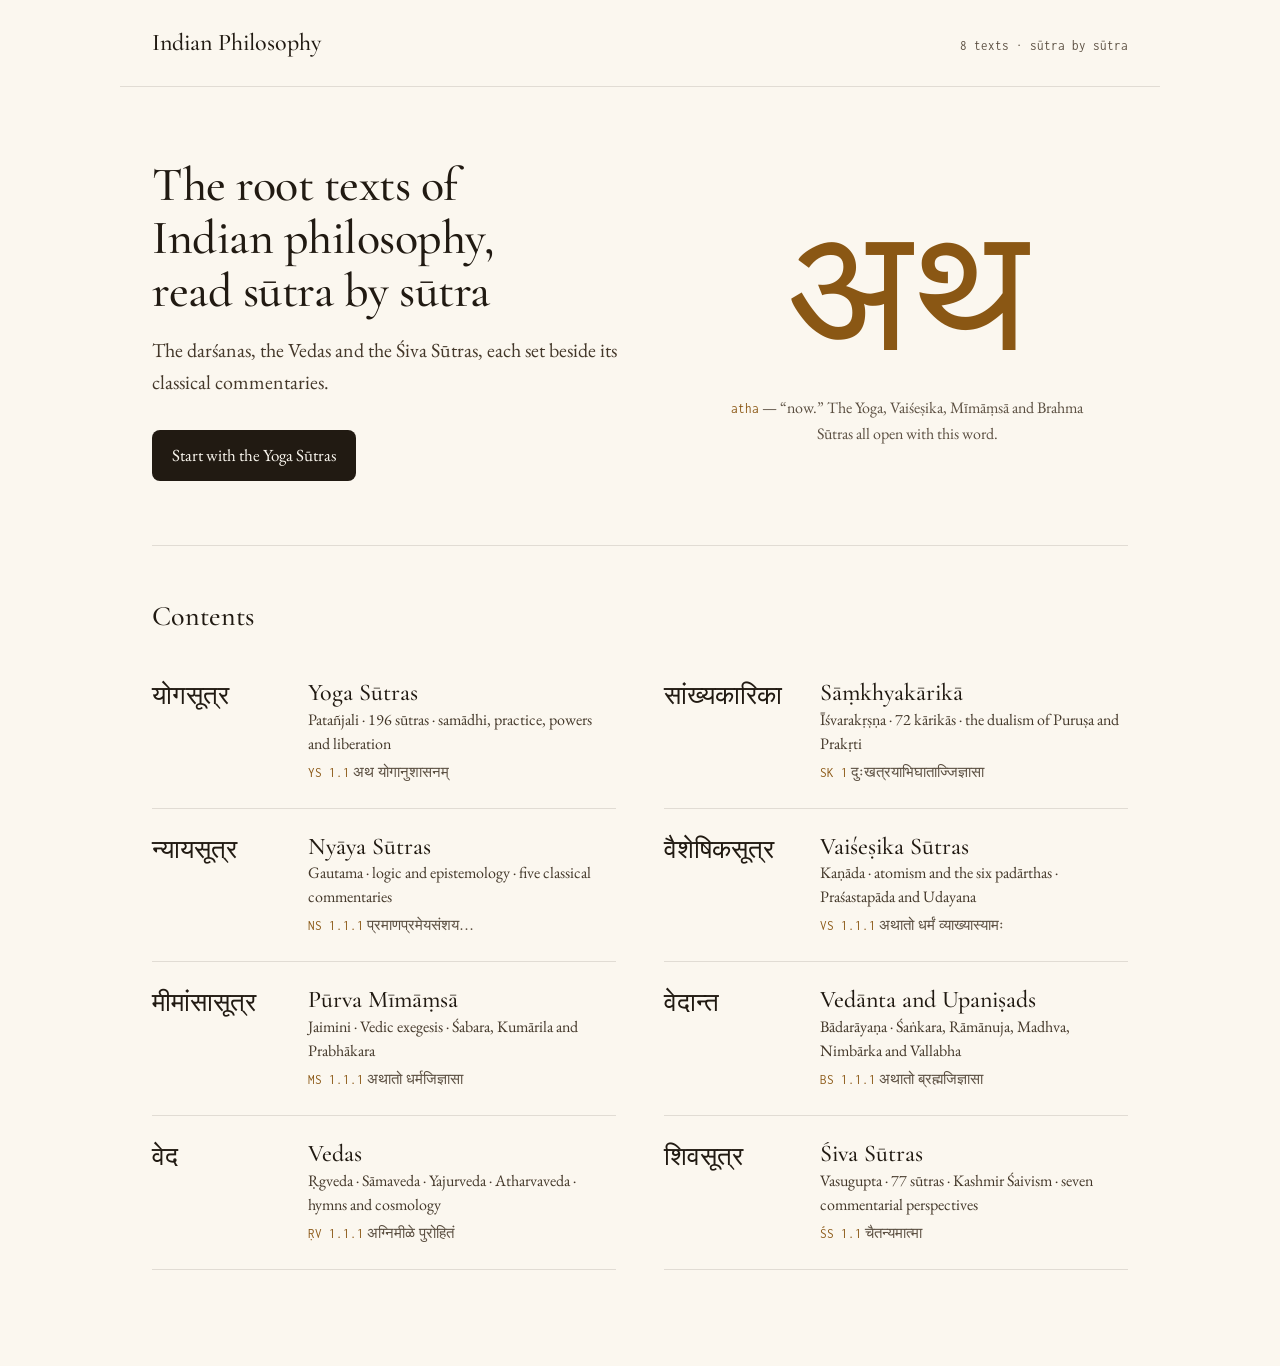
==== commit 71d7a8ee: "One reading design across all texts: shared verse reader, list-and-detail map - All five sūtra texts" ====
--- a/index.html
+++ b/index.html
@@ -8,9 +8,9 @@
     <link rel="preconnect" href="https://fonts.googleapis.com">
     <link rel="preconnect" href="https://fonts.gstatic.com" crossorigin>
     <link href="https://fonts.googleapis.com/css2?family=EB+Garamond:wght@400;500&family=Cormorant+Garamond:wght@500&family=Inconsolata:wght@400;500&display=swap" rel="stylesheet">
-    <link rel="stylesheet" href="assets/css/portal.css?v=20261121">
+    <link rel="stylesheet" href="assets/css/portal.css?v=20261128">
     <!-- Warm the cache for the reader while the visitor reads the contents -->
-    <link rel="prefetch" href="Temp/darshana_3.html?v=20261121">
+    <link rel="prefetch" href="Temp/darshana_3.html?v=20261128">
 </head>
 <body>
 
@@ -24,7 +24,7 @@
             <div class="hero-text">
                 <h1>The root texts of Indian philosophy, read sūtra by sūtra</h1>
                 <p>The darśanas, the Vedas and the Śiva Sūtras, each set beside its classical commentaries.</p>
-                <a class="primary" href="Temp/darshana_3.html?v=20261121#yoga">Start with the Yoga Sūtras</a>
+                <a class="primary" href="Temp/darshana_3.html?v=20261128#yoga">Start with the Yoga Sūtras</a>
             </div>
             <figure class="incipit" aria-label="atha, the word that opens four of these texts">
                 <span class="incipit-word" lang="sa">अथ</span>
@@ -35,49 +35,49 @@
         <section class="contents" aria-labelledby="contents-title">
             <h2 id="contents-title">Contents</h2>
             <ol>
-                <li><a href="Temp/darshana_3.html?v=20261121#yoga">
+                <li><a href="Temp/darshana_3.html?v=20261128#yoga">
                     <span class="deva" lang="sa">योगसूत्र</span>
                     <span class="name">Yoga Sūtras</span>
                     <span class="by">Patañjali · 196 sūtras · samādhi, practice, powers and liberation</span>
                     <span class="first"><span class="ref">YS 1.1</span> <span lang="sa">अथ योगानुशासनम्</span></span>
                 </a></li>
-                <li><a href="Temp/darshana_3.html?v=20261121#samkhya">
+                <li><a href="Temp/darshana_3.html?v=20261128#samkhya">
                     <span class="deva" lang="sa">सांख्यकारिका</span>
                     <span class="name">Sāṃkhyakārikā</span>
                     <span class="by">Īśvarakṛṣṇa · 72 kārikās · the dualism of Puruṣa and Prakṛti</span>
                     <span class="first"><span class="ref">SK 1</span> <span lang="sa">दुःखत्रयाभिघाताज्जिज्ञासा</span></span>
                 </a></li>
-                <li><a href="Temp/darshana_3.html?v=20261121#nyaya">
+                <li><a href="Temp/darshana_3.html?v=20261128#nyaya">
                     <span class="deva" lang="sa">न्यायसूत्र</span>
                     <span class="name">Nyāya Sūtras</span>
                     <span class="by">Gautama · logic and epistemology · five classical commentaries</span>
                     <span class="first"><span class="ref">NS 1.1.1</span> <span lang="sa">प्रमाणप्रमेयसंशय…</span></span>
                 </a></li>
-                <li><a href="Temp/darshana_3.html?v=20261121#vaisheshika">
+                <li><a href="Temp/darshana_3.html?v=20261128#vaisheshika">
                     <span class="deva" lang="sa">वैशेषिकसूत्र</span>
                     <span class="name">Vaiśeṣika Sūtras</span>
                     <span class="by">Kaṇāda · atomism and the six padārthas · Praśastapāda and Udayana</span>
                     <span class="first"><span class="ref">VS 1.1.1</span> <span lang="sa">अथातो धर्मं व्याख्यास्यामः</span></span>
                 </a></li>
-                <li><a href="Temp/darshana_3.html?v=20261121#mimamsa">
+                <li><a href="Temp/darshana_3.html?v=20261128#mimamsa">
                     <span class="deva" lang="sa">मीमांसासूत्र</span>
                     <span class="name">Pūrva Mīmāṃsā</span>
                     <span class="by">Jaimini · Vedic exegesis · Śabara, Kumārila and Prabhākara</span>
                     <span class="first"><span class="ref">MS 1.1.1</span> <span lang="sa">अथातो धर्मजिज्ञासा</span></span>
                 </a></li>
-                <li><a href="Temp/darshana_3.html?v=20261121#vedanta">
+                <li><a href="Temp/darshana_3.html?v=20261128#vedanta">
                     <span class="deva" lang="sa">वेदान्त</span>
                     <span class="name">Vedānta and Upaniṣads</span>
                     <span class="by">Bādarāyaṇa · Śaṅkara, Rāmānuja, Madhva, Nimbārka and Vallabha</span>
                     <span class="first"><span class="ref">BS 1.1.1</span> <span lang="sa">अथातो ब्रह्मजिज्ञासा</span></span>
                 </a></li>
-                <li><a href="Temp/darshana_3.html?v=20261121#vedas">
+                <li><a href="Temp/darshana_3.html?v=20261128#vedas">
                     <span class="deva" lang="sa">वेद</span>
                     <span class="name">Vedas</span>
                     <span class="by">Ṛgveda · Sāmaveda · Yajurveda · Atharvaveda · hymns and cosmology</span>
                     <span class="first"><span class="ref">ṚV 1.1.1</span> <span lang="sa">अग्निमीळे पुरोहितं</span></span>
                 </a></li>
-                <li><a href="Temp/darshana_3.html?v=20261121#shiva">
+                <li><a href="Temp/darshana_3.html?v=20261128#shiva">
                     <span class="deva" lang="sa">शिवसूत्र</span>
                     <span class="name">Śiva Sūtras</span>
                     <span class="by">Vasugupta · 77 sūtras · Kashmir Śaivism · seven commentarial perspectives</span>
--- a/assets/css/portal.css
+++ b/assets/css/portal.css
@@ -3,10 +3,10 @@
   color-scheme: light;
   --bg:        #FBF7EF;
   --surface:   #F5EEE0;
-  --text:      #2A2118;
-  --text-2:    #5C5144;
-  --muted:     #6F6456;   /* 5:1 on --bg */
-  --line:      rgba(42, 33, 24, .10);
+  --text:      #211A12;
+  --text-2:    #433729;
+  --muted:     #5B4F41;   /* 5:1 on --bg */
+  --line:      rgba(33, 26, 18, .12);
   --accent:    #8A5714;   /* brand gold darkened to 5:1 on --bg */
   --font-body:    'EB Garamond', Georgia, 'Times New Roman', serif;
   --font-display: 'Cormorant Garamond', Georgia, serif;
